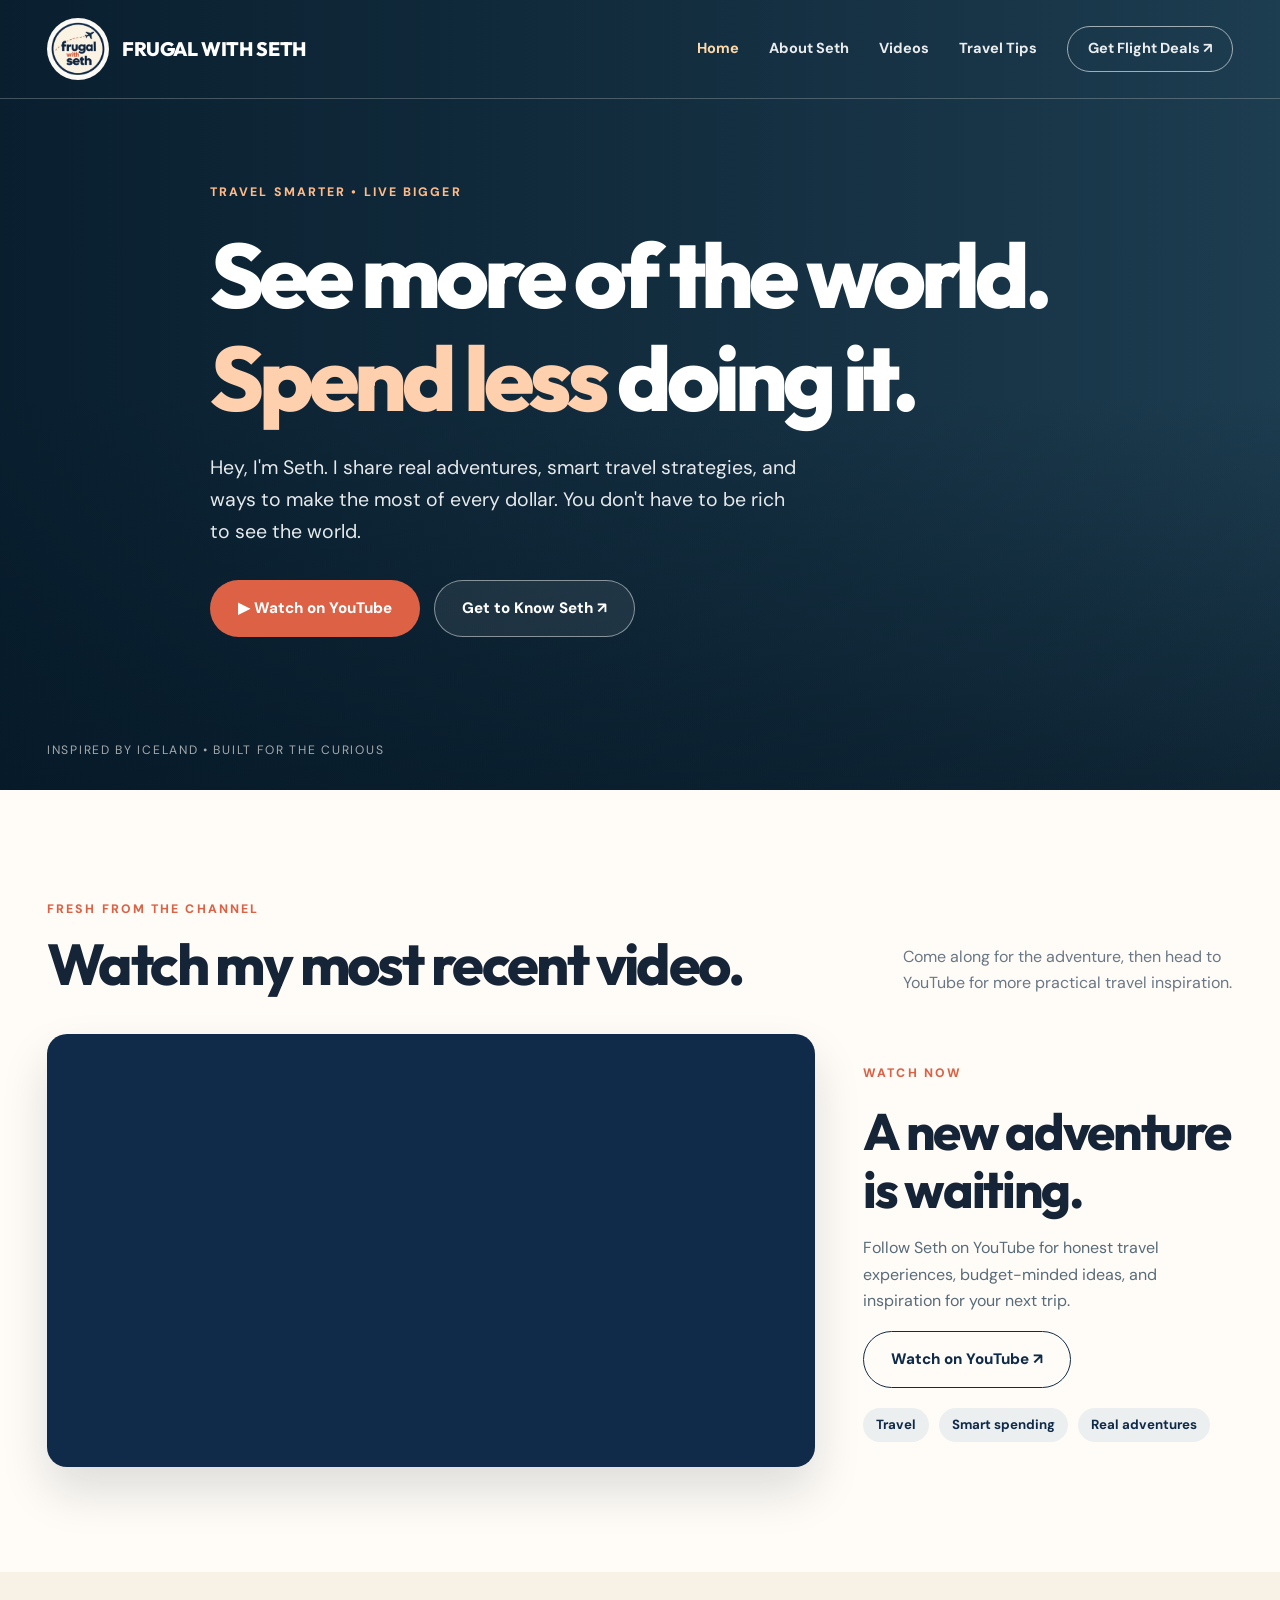
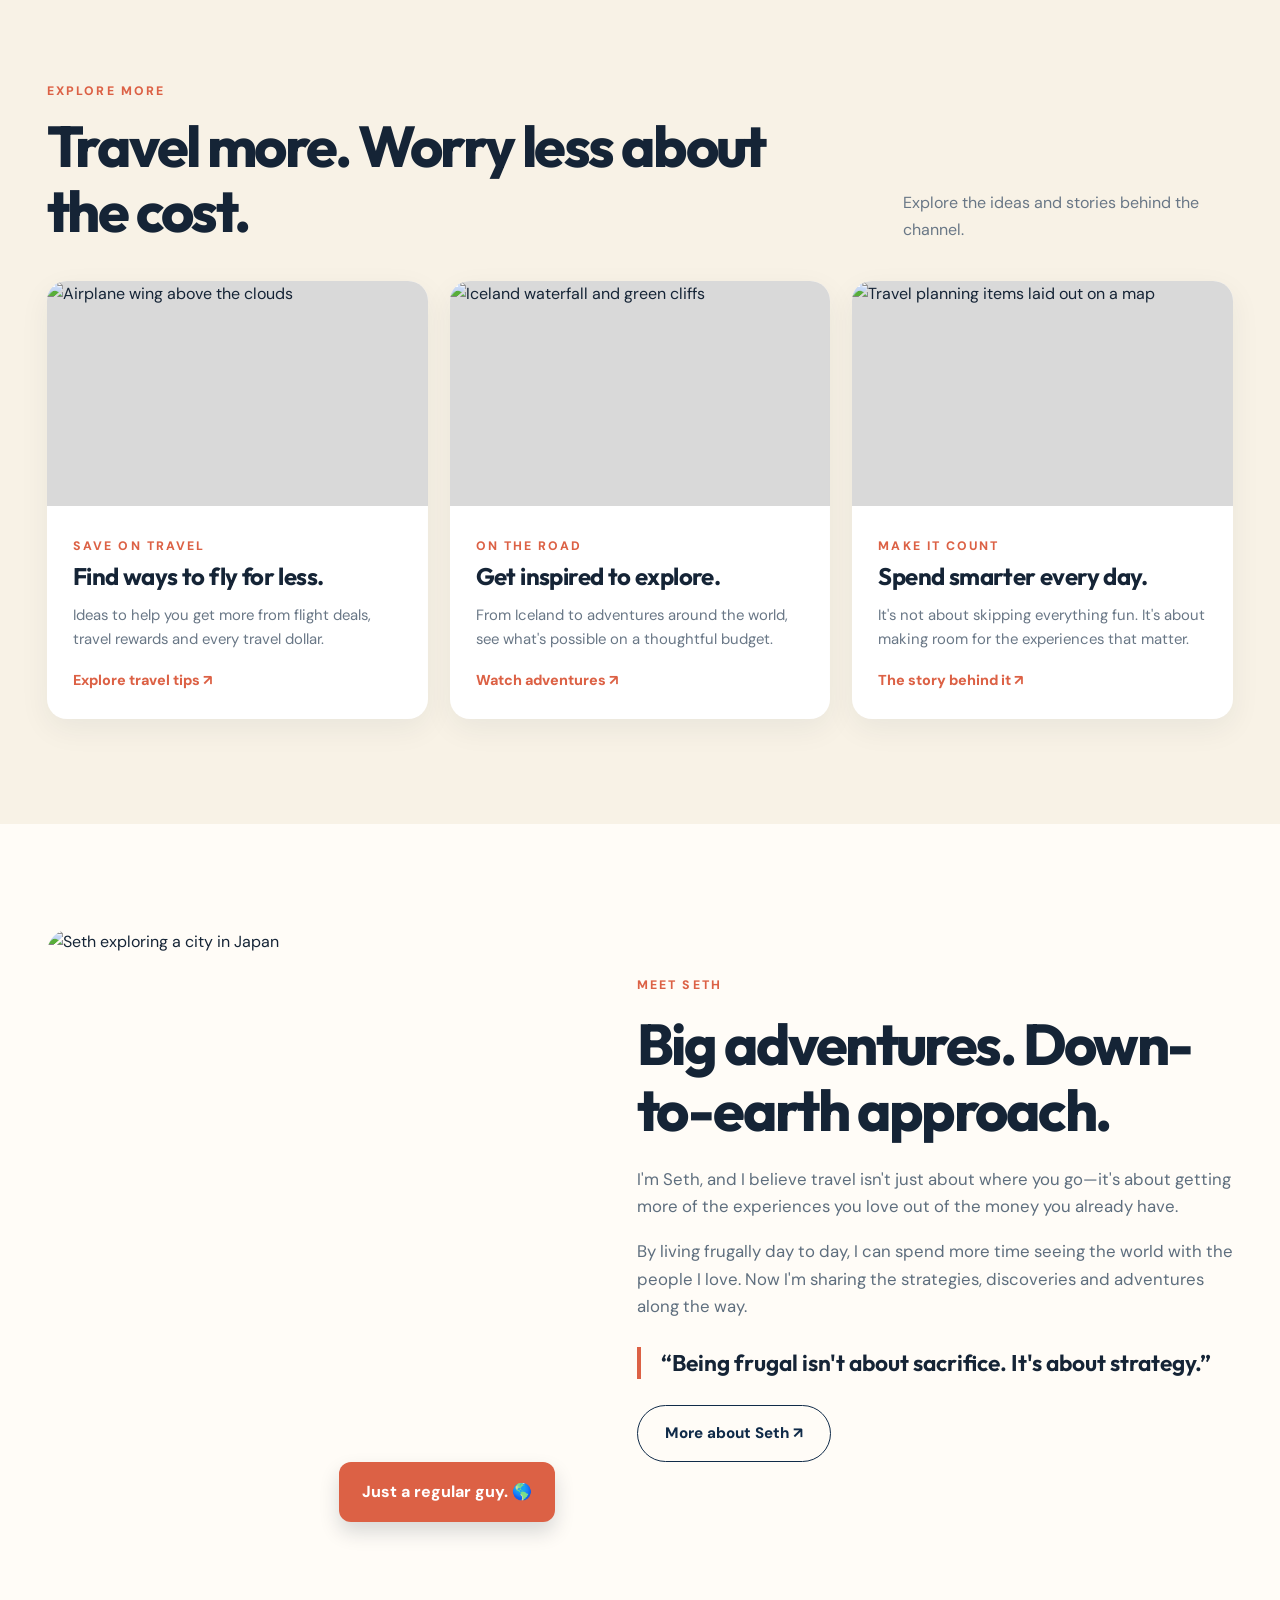
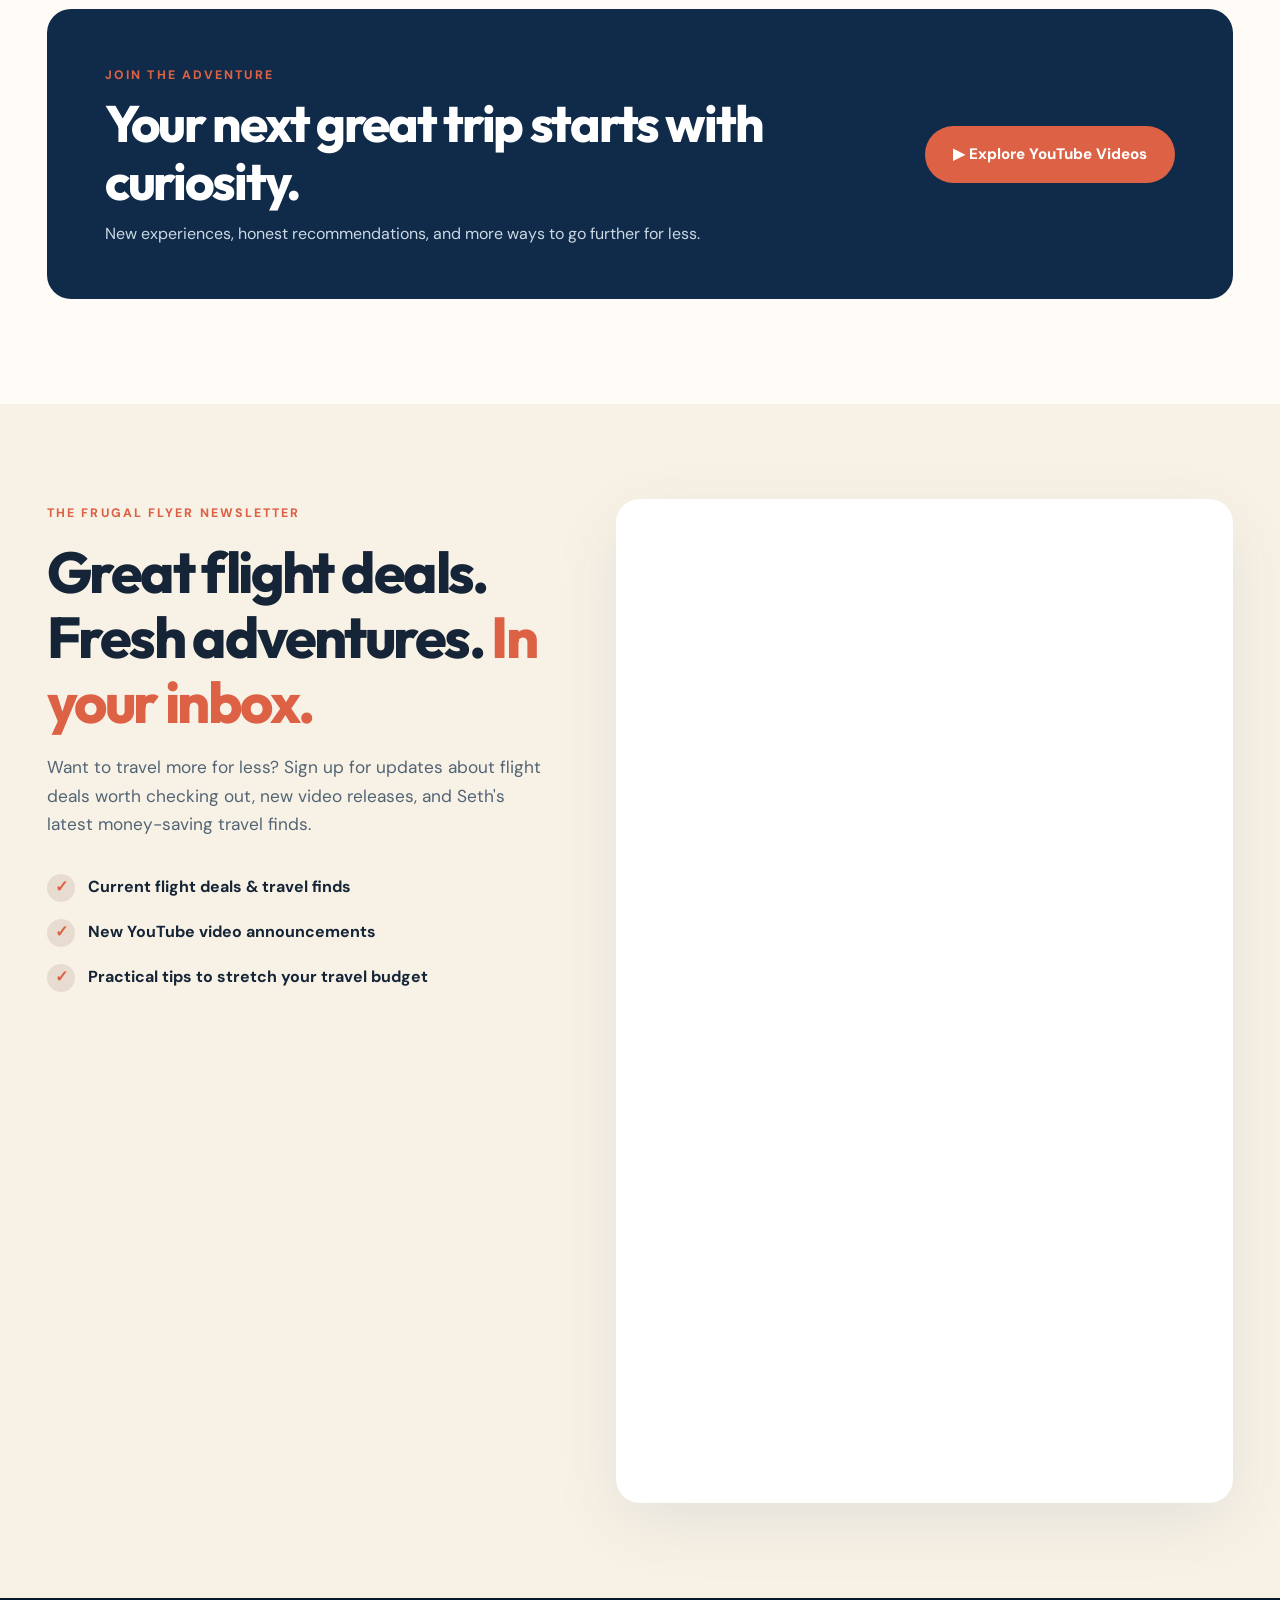
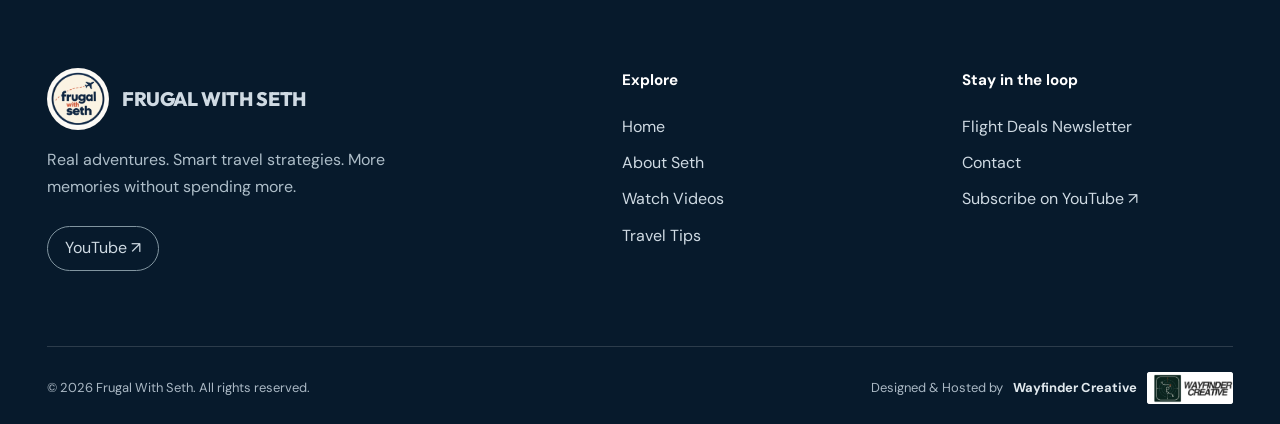
==== index.html @ 91eec097 "Add files via upload" ====
<!doctype html><html lang="en"><head><meta charset="utf-8"><meta name="viewport" content="width=device-width,initial-scale=1"><meta name="theme-color" content="#102b49"><meta name="description" content="Frugal With Seth shares practical travel tips, flight deals, real adventures and ways to see more of the world for less."><meta property="og:title" content="Home | Frugal With Seth"><meta property="og:description" content="Frugal With Seth shares practical travel tips, flight deals, real adventures and ways to see more of the world for less."><meta property="og:type" content="website"><title>Home | Frugal With Seth</title><link rel="icon" href="assets/frugal-with-seth-logo.png"><link rel="stylesheet" href="styles.css"></head><body><header class="header"><div class="container header-inner"><a class="brand" href="index.html" aria-label="Frugal With Seth homepage"><img src="assets/frugal-with-seth-logo.png" alt="Frugal With Seth logo"><span>FRUGAL WITH SETH</span></a><button class="menu-btn" aria-label="Toggle navigation" aria-expanded="false">☰</button><nav class="nav" aria-label="Main navigation"><a class="active" href="index.html">Home</a><a class="" href="about.html">About Seth</a><a class="" href="videos.html">Videos</a><a class="" href="resources.html">Travel Tips</a><a href="index.html#newsletter" class="nav-cta">Get Flight Deals ↗</a></nav></div></header><section class="hero"><div class="container hero-content"><span class="eyebrow">TRAVEL SMARTER • LIVE BIGGER</span><h1>See more of the world. <em>Spend less</em> doing it.</h1><p>Hey, I'm Seth. I share real adventures, smart travel strategies, and ways to make the most of every dollar. You don't have to be rich to see the world.</p><div class="actions"><a class="btn btn-orange" target="_blank" rel="noopener noreferrer" href="https://www.youtube.com/@FrugalWithSeth/videos">▶ Watch on YouTube</a><a class="btn btn-ghost" href="about.html">Get to Know Seth ↗</a></div></div><div class="hero-foot"><div class="container">INSPIRED BY ICELAND • BUILT FOR THE CURIOUS</div></div></section><section class="section" id="latest-video"><div class="container"><div class="section-intro"><div><span class="eyebrow">Fresh from the channel</span><h2>Watch my most recent video.</h2></div><p>Come along for the adventure, then head to YouTube for more practical travel inspiration.</p></div><div class="video-layout"><div class="video-frame"><iframe src="https://www.youtube-nocookie.com/embed/g3fOZIK8Qvo" title="Frugal With Seth featured YouTube video" allow="accelerometer; autoplay; clipboard-write; encrypted-media; gyroscope; picture-in-picture; web-share" referrerpolicy="strict-origin-when-cross-origin" allowfullscreen loading="lazy"></iframe></div><div class="video-info"><span class="eyebrow">Watch now</span><h2>A new adventure is waiting.</h2><p>Follow Seth on YouTube for honest travel experiences, budget-minded ideas, and inspiration for your next trip.</p><a class="btn btn-outline" href="https://www.youtube.com/watch?v=g3fOZIK8Qvo" target="_blank" rel="noopener noreferrer">Watch on YouTube ↗</a><div class="pills"><span class="pill">Travel</span><span class="pill">Smart spending</span><span class="pill">Real adventures</span></div></div></div></div></section><section class="section section-soft"><div class="container"><div class="section-intro"><div><span class="eyebrow">Explore more</span><h2>Travel more. Worry less about the cost.</h2></div><p>Explore the ideas and stories behind the channel.</p></div><div class="card-grid"><article class="feature-card"><img class="card-image" src="https://images.unsplash.com/photo-1436491865332-7a61a109cc05?auto=format&fit=crop&w=900&q=80" alt="Airplane wing above the clouds" loading="lazy"><div class="card-content"><span class="eyebrow">SAVE ON TRAVEL</span><h3>Find ways to fly for less.</h3><p>Ideas to help you get more from flight deals, travel rewards and every travel dollar.</p><a class="card-link" href="resources.html">Explore travel tips ↗</a></div></article><article class="feature-card"><img class="card-image" src="https://images.unsplash.com/photo-1476610182048-b716b8518aae?auto=format&fit=crop&w=900&q=80" alt="Iceland waterfall and green cliffs" loading="lazy"><div class="card-content"><span class="eyebrow">ON THE ROAD</span><h3>Get inspired to explore.</h3><p>From Iceland to adventures around the world, see what's possible on a thoughtful budget.</p><a class="card-link" href="videos.html">Watch adventures ↗</a></div></article><article class="feature-card"><img class="card-image" src="https://images.unsplash.com/photo-1488085061387-422e29b40080?auto=format&fit=crop&w=900&q=80" alt="Travel planning items laid out on a map" loading="lazy"><div class="card-content"><span class="eyebrow">MAKE IT COUNT</span><h3>Spend smarter every day.</h3><p>It's not about skipping everything fun. It's about making room for the experiences that matter.</p><a class="card-link" href="about.html">The story behind it ↗</a></div></article></div></div></section><section class="section"><div class="container about-layout"><div class="about-photo-wrap"><img class="about-photo" src="https://frugalwithseth.com/wp-content/uploads/2025/10/PXL_20250510_092909669-edited-scaled.jpg" alt="Seth exploring a city in Japan" loading="lazy"><div class="photo-tag">Just a regular guy. 🌎</div></div><div class="about-copy"><span class="eyebrow">Meet Seth</span><h2>Big adventures. Down-to-earth approach.</h2><p>I'm Seth, and I believe travel isn't just about where you go—it's about getting more of the experiences you love out of the money you already have.</p><p>By living frugally day to day, I can spend more time seeing the world with the people I love. Now I'm sharing the strategies, discoveries and adventures along the way.</p><div class="quote">“Being frugal isn't about sacrifice. It's about strategy.”</div><a class="btn btn-outline" href="about.html">More about Seth ↗</a></div></div></section><section class="section" style="padding-top:0"><div class="container"><div class="cta-banner"><div><span class="eyebrow">JOIN THE ADVENTURE</span><h2>Your next great trip starts with curiosity.</h2><p>New experiences, honest recommendations, and more ways to go further for less.</p></div><a href="https://www.youtube.com/@FrugalWithSeth/videos" target="_blank" rel="noopener noreferrer" class="btn btn-orange">▶ Explore YouTube Videos</a></div></div></section><section id="newsletter" class="newsletter-section"><div class="container newsletter-layout"><div class="newsletter-copy"><span class="eyebrow">The Frugal Flyer Newsletter</span><h2>Great flight deals. Fresh adventures. <span style="color:var(--orange)">In your inbox.</span></h2><p>Want to travel more for less? Sign up for updates about flight deals worth checking out, new video releases, and Seth's latest money-saving travel finds.</p><div class="newsletter-points"><div><span class="tick">✓</span> Current flight deals &amp; travel finds</div><div><span class="tick">✓</span> New YouTube video announcements</div><div><span class="tick">✓</span> Practical tips to stretch your travel budget</div></div></div><div class="newsletter-form"><iframe src="https://api.leadconnectorhq.com/widget/form/gMBdgS7zAOevqR2bqvjG" id="inline-gMBdgS7zAOevqR2bqvjG" title="Sign up for the Frugal With Seth newsletter" loading="lazy" data-layout="{'id':'INLINE'}" data-trigger-type="alwaysShow" data-trigger-value="" data-activation-type="alwaysActivated" data-activation-value="" data-deactivation-type="neverDeactivate" data-deactivation-value="" data-form-name="Marketing Form - Claim Offer" data-height="926" data-layout-iframe-id="inline-gMBdgS7zAOevqR2bqvjG" data-form-id="gMBdgS7zAOevqR2bqvjG" data-cookie-consent="true" data-cookie-consent-provider="auto"></iframe></div></div></section><script src="https://link.msgsndr.com/js/form_embed.js" defer></script><footer class="footer"><div class="container"><div class="footer-grid"><div><a class="brand" href="index.html"><img src="assets/frugal-with-seth-logo.png" alt="Frugal With Seth logo"><span>FRUGAL WITH SETH</span></a><p>Real adventures. Smart travel strategies. More memories without spending more.</p><div class="socials"><a href="https://www.youtube.com/@FrugalWithSeth/videos" target="_blank" rel="noopener noreferrer">YouTube ↗</a></div></div><div><h4>Explore</h4><a href="index.html">Home</a><a href="about.html">About Seth</a><a href="videos.html">Watch Videos</a><a href="resources.html">Travel Tips</a></div><div><h4>Stay in the loop</h4><a href="index.html#newsletter">Flight Deals Newsletter</a><a href="contact.html">Contact</a><a href="https://www.youtube.com/@FrugalWithSeth/videos" target="_blank" rel="noopener noreferrer">Subscribe on YouTube ↗</a></div></div><div class="footer-bottom"><span>© <span data-year></span> Frugal With Seth. All rights reserved.</span><div class="footer-credit">Designed &amp; Hosted by <a href="https://wayfindercreative.net/" target="_blank" rel="noopener noreferrer">Wayfinder Creative</a> <a href="https://wayfindercreative.net/" target="_blank" rel="noopener noreferrer" aria-label="Wayfinder Creative website"><img src="assets/wayfinder-creative.png" alt="Wayfinder Creative logo"></a></div></div></div></footer><script src="script.js"></script></body></html>
---- styles.css ----
@import url('https://fonts.googleapis.com/css2?family=DM+Sans:wght@400;500;600;700&family=Outfit:wght@400;500;600;700;800&display=swap');
:root{--navy:#102b49;--navy2:#071a2c;--cream:#f8f2e6;--orange:#dc6145;--ink:#152436;--muted:#697786;--white:#fff;--radius:22px}*{box-sizing:border-box}html{scroll-behavior:smooth}body{margin:0;background:#fffcf7;color:var(--ink);font:16px/1.65 'DM Sans',Arial,sans-serif}h1,h2,h3,h4,p{margin-top:0}h1,h2,h3,.brand{font-family:Outfit,sans-serif;line-height:1.13}h1{font-size:clamp(3.2rem,7.1vw,7.4rem);letter-spacing:-.055em;font-weight:800}h2{font-size:clamp(2.3rem,4.5vw,4.5rem);letter-spacing:-.045em;font-weight:750}h3{font-size:1.5rem;letter-spacing:-.025em}a{color:inherit;text-decoration:none}img{max-width:100%;display:block}button{font:inherit;cursor:pointer}.container{max-width:1250px;margin:auto;padding-inline:32px}.eyebrow{text-transform:uppercase;font-size:.77rem;letter-spacing:.17em;font-weight:800;color:var(--orange)}.muted{color:var(--muted)}.header{position:absolute;top:0;left:0;right:0;z-index:10;border-bottom:1px solid rgba(255,255,255,.23)}.header-inner{display:flex;align-items:center;justify-content:space-between;gap:28px;height:98px}.brand{display:flex;align-items:center;gap:13px;color:white;font-weight:800;font-size:1.22rem;letter-spacing:-.02em;white-space:nowrap}.brand img{width:62px;height:62px;object-fit:cover;border-radius:50%;border:2px solid rgba(255,255,255,.6);background:var(--cream)}.nav{display:flex;align-items:center;gap:30px}.nav a{font-weight:700;font-size:.91rem;color:#fff;opacity:.91}.nav a:hover,.nav a.active{opacity:1;color:#ffd8a8}.nav .nav-cta{border:1px solid rgba(255,255,255,.65);border-radius:100px;padding:10px 20px}.menu-btn{display:none;border:1px solid #ffffff90;color:white;background:transparent;border-radius:10px;padding:8px 12px;font-size:1.3rem}.hero{min-height:790px;display:flex;align-items:center;position:relative;color:#fff;background:linear-gradient(90deg,rgba(4,23,38,.83),rgba(4,23,38,.48) 60%,rgba(4,23,38,.2)),linear-gradient(0deg,rgba(3,16,28,.55),transparent 50%),url('https://images.unsplash.com/photo-1476610182048-b716b8518aae?auto=format&fit=crop&w=2200&q=88') center/cover no-repeat #23465a}.hero-content{position:relative;z-index:1;padding-top:120px;padding-bottom:95px}.hero .eyebrow{color:#ffba88}.hero h1{max-width:860px;margin:20px 0 22px}.hero h1 em{font-style:normal;color:#ffd0ae}.hero p{font-size:1.22rem;max-width:590px;color:#e5e9eb}.actions{display:flex;gap:14px;flex-wrap:wrap;margin-top:32px}.btn{display:inline-flex;align-items:center;justify-content:center;gap:12px;border-radius:100px;padding:15px 27px;font-size:.95rem;font-weight:800;transition:.2s ease;border:1px solid transparent}.btn:hover{transform:translateY(-2px)}.btn-orange{background:var(--orange);color:white}.btn-orange:hover{background:#c94c30}.btn-white{background:#fff;color:var(--navy)}.btn-ghost{background:#ffffff13;color:#fff;border-color:#ffffff78}.btn-outline{border-color:var(--navy);color:var(--navy)}.hero-foot{position:absolute;bottom:30px;left:0;right:0;color:#f4f1edaa;font-size:.76rem;letter-spacing:.14em;text-transform:uppercase}.section{padding:105px 0}.section-soft{background:var(--cream)}.section-dark{background:var(--navy2);color:white}.section-intro{display:flex;justify-content:space-between;align-items:end;gap:30px;margin-bottom:38px}.section-intro h2{max-width:750px;margin:10px 0 0}.section-intro p{max-width:330px;color:var(--muted);margin:0}.video-layout{display:grid;grid-template-columns:1.35fr .65fr;gap:48px;align-items:center}.video-frame{aspect-ratio:16/9;border-radius:20px;overflow:hidden;background:var(--navy);box-shadow:0 24px 48px #00182a22}.video-frame iframe{width:100%;height:100%;border:0}.video-info h2{font-size:clamp(2.2rem,4vw,3.9rem);margin:17px 0}.video-info p{color:#586b79}.pills{display:flex;flex-wrap:wrap;gap:10px;margin-top:20px}.pill{padding:6px 13px;border-radius:50px;background:#ebeff0;color:var(--navy);font-size:.83rem;font-weight:700}.card-grid{display:grid;grid-template-columns:repeat(3,1fr);gap:22px}.feature-card{border-radius:20px;overflow:hidden;background:white;box-shadow:0 10px 30px #082b4310;transition:.2s}.feature-card:hover{transform:translateY(-5px)}.card-image{height:225px;width:100%;object-fit:cover;background:#d9d9d9}.card-content{padding:26px}.card-content h3{margin:5px 0 12px}.card-content p{color:var(--muted);font-size:.93rem}.card-link{display:inline-flex;align-items:center;gap:8px;color:var(--orange);font-weight:800;font-size:.9rem}.about-layout{display:grid;grid-template-columns:.9fr 1.1fr;gap:8vw;align-items:center}.about-photo-wrap{position:relative}.about-photo{width:100%;height:575px;object-fit:cover;object-position:center 30%;border-radius:24px}.photo-tag{position:absolute;bottom:-18px;right:-20px;background:var(--orange);color:white;padding:17px 23px;border-radius:12px;font-weight:800;box-shadow:0 10px 20px #071a2c28}.about-copy h2{margin:14px 0 24px}.about-copy p{color:#5e6e7e;font-size:1.05rem}.quote{font-family:Outfit,sans-serif;font-size:1.42rem;font-weight:650;line-height:1.4;border-left:4px solid var(--orange);padding-left:20px;margin:26px 0}.cta-banner{display:grid;grid-template-columns:1fr auto;gap:30px;align-items:center;background:var(--navy);color:white;border-radius:24px;padding:52px 58px}.cta-banner h2{font-size:clamp(2rem,4vw,3.6rem);margin:8px 0 10px}.cta-banner p{color:#cbd8e4;margin:0}.newsletter-section{background:var(--cream);padding:95px 0}.newsletter-layout{display:grid;grid-template-columns:.9fr 1.1fr;gap:65px;align-items:start}.newsletter-copy{position:sticky;top:35px}.newsletter-copy h2{margin:13px 0 19px}.newsletter-copy p{font-size:1.08rem;color:#526474}.newsletter-points{margin-top:35px;display:grid;gap:17px}.newsletter-points div{display:flex;gap:13px;align-items:center;font-weight:700}.tick{display:grid;place-items:center;min-width:28px;height:28px;background:#e8dcd0;color:var(--orange);border-radius:50%}.newsletter-form{background:white;border-radius:24px;padding:22px;box-shadow:0 20px 70px #102b4914}.newsletter-form iframe{display:block;width:100%;height:960px;border:0;border-radius:4px}.footer{background:#071a2c;color:#d7e2e8;padding:70px 0 20px}.footer-grid{display:grid;grid-template-columns:1.4fr .75fr .75fr;gap:70px;padding-bottom:65px}.footer h4{font-size:.95rem;color:#fff;margin-bottom:20px}.footer a{display:block;margin:10px 0;color:#cfdae3}.footer a:hover{color:#ffa88e}.footer .brand{display:flex;margin:0 0 17px}.footer p{max-width:370px;color:#aebec9}.footer-bottom{border-top:1px solid #ffffff26;padding-top:25px;display:flex;justify-content:space-between;align-items:center;gap:20px;font-size:.81rem;color:#aab8c4}.footer-credit{display:flex;align-items:center;gap:10px}.footer-credit img{height:32px;width:auto;border-radius:3px;background:white;max-width:105px;object-fit:contain}.footer-credit a{color:#e1e9ee;font-weight:700;margin:0}.subhero{background:linear-gradient(115deg,#081f35,#143f59);color:white;padding:195px 0 95px}.subhero h1{font-size:clamp(3.3rem,7vw,6rem);max-width:820px;margin:15px 0}.subhero p{max-width:670px;font-size:1.15rem;color:#c7d8e1}.small-content{max-width:800px;margin:auto}.small-content h2{font-size:2.2rem}.small-content p{font-size:1.07rem;color:#576b7b}.resource-list{display:grid;grid-template-columns:repeat(2,1fr);gap:22px}.resource{background:white;border:1px solid #e5e4df;border-radius:18px;padding:34px}.resource h3{margin-bottom:8px}.resource p{color:var(--muted)}.contact-box{text-align:center;background:var(--cream);border-radius:24px;padding:70px 30px}.contact-box p{max-width:600px;margin:0 auto 30px;color:var(--muted)}.media-thumb{position:relative;overflow:hidden;display:block;border-radius:20px}.media-thumb img{width:100%;aspect-ratio:16/9;object-fit:cover}.play{position:absolute;top:50%;left:50%;transform:translate(-50%,-50%);background:var(--orange);color:white;border-radius:50%;width:76px;height:76px;display:grid;place-items:center;font-size:26px;padding-left:4px}.video-landing{max-width:900px;margin:auto}.video-landing h2{margin-top:20px}.divider{height:1px;background:#e5e8e8;margin:50px 0}.socials{display:flex;gap:12px;flex-wrap:wrap}.socials a{border-radius:50px;border:1px solid #8195a0;padding:8px 17px}.socials a:hover{background:#ffffff18}.nav-open{display:flex!important}@media(max-width:1000px){.nav{gap:16px}.section{padding:80px 0}.video-layout,.newsletter-layout{grid-template-columns:1fr;gap:36px}.newsletter-copy{position:static}.about-layout{gap:40px}.card-image{height:175px}}@media(max-width:700px){.container{padding-inline:22px}.header-inner{height:80px}.brand{font-size:1rem}.brand img{width:47px;height:47px}.menu-btn{display:block}.nav{display:none;position:absolute;top:80px;left:0;right:0;background:#081f35;flex-direction:column;align-items:stretch;padding:18px 25px 28px;gap:4px;box-shadow:0 17px 25px #0004}.nav a{padding:11px 5px}.nav .nav-cta{align-self:start;padding:9px 16px;margin-top:8px}.hero{min-height:750px;background-position:60% center}.hero-content{padding-top:130px;padding-bottom:80px}.hero h1{font-size:clamp(3rem,13vw,5rem)}.hero p{font-size:1.05rem}.hero-foot{font-size:.62rem}.section{padding:65px 0}.section-intro{display:block}.section-intro p{margin-top:15px}.card-grid,.about-layout,.resource-list,.footer-grid{grid-template-columns:1fr}.about-photo{height:440px}.photo-tag{right:8px}.cta-banner{display:block;padding:33px 25px}.cta-banner .btn{margin-top:26px}.newsletter-section{padding:70px 0}.newsletter-form{padding:8px}.newsletter-form iframe{height:1000px}.footer-grid{gap:26px}.footer-bottom{flex-direction:column;align-items:start}.subhero{padding:145px 0 68px}.footer{padding-top:55px}.video-info h2{font-size:2.5rem}}
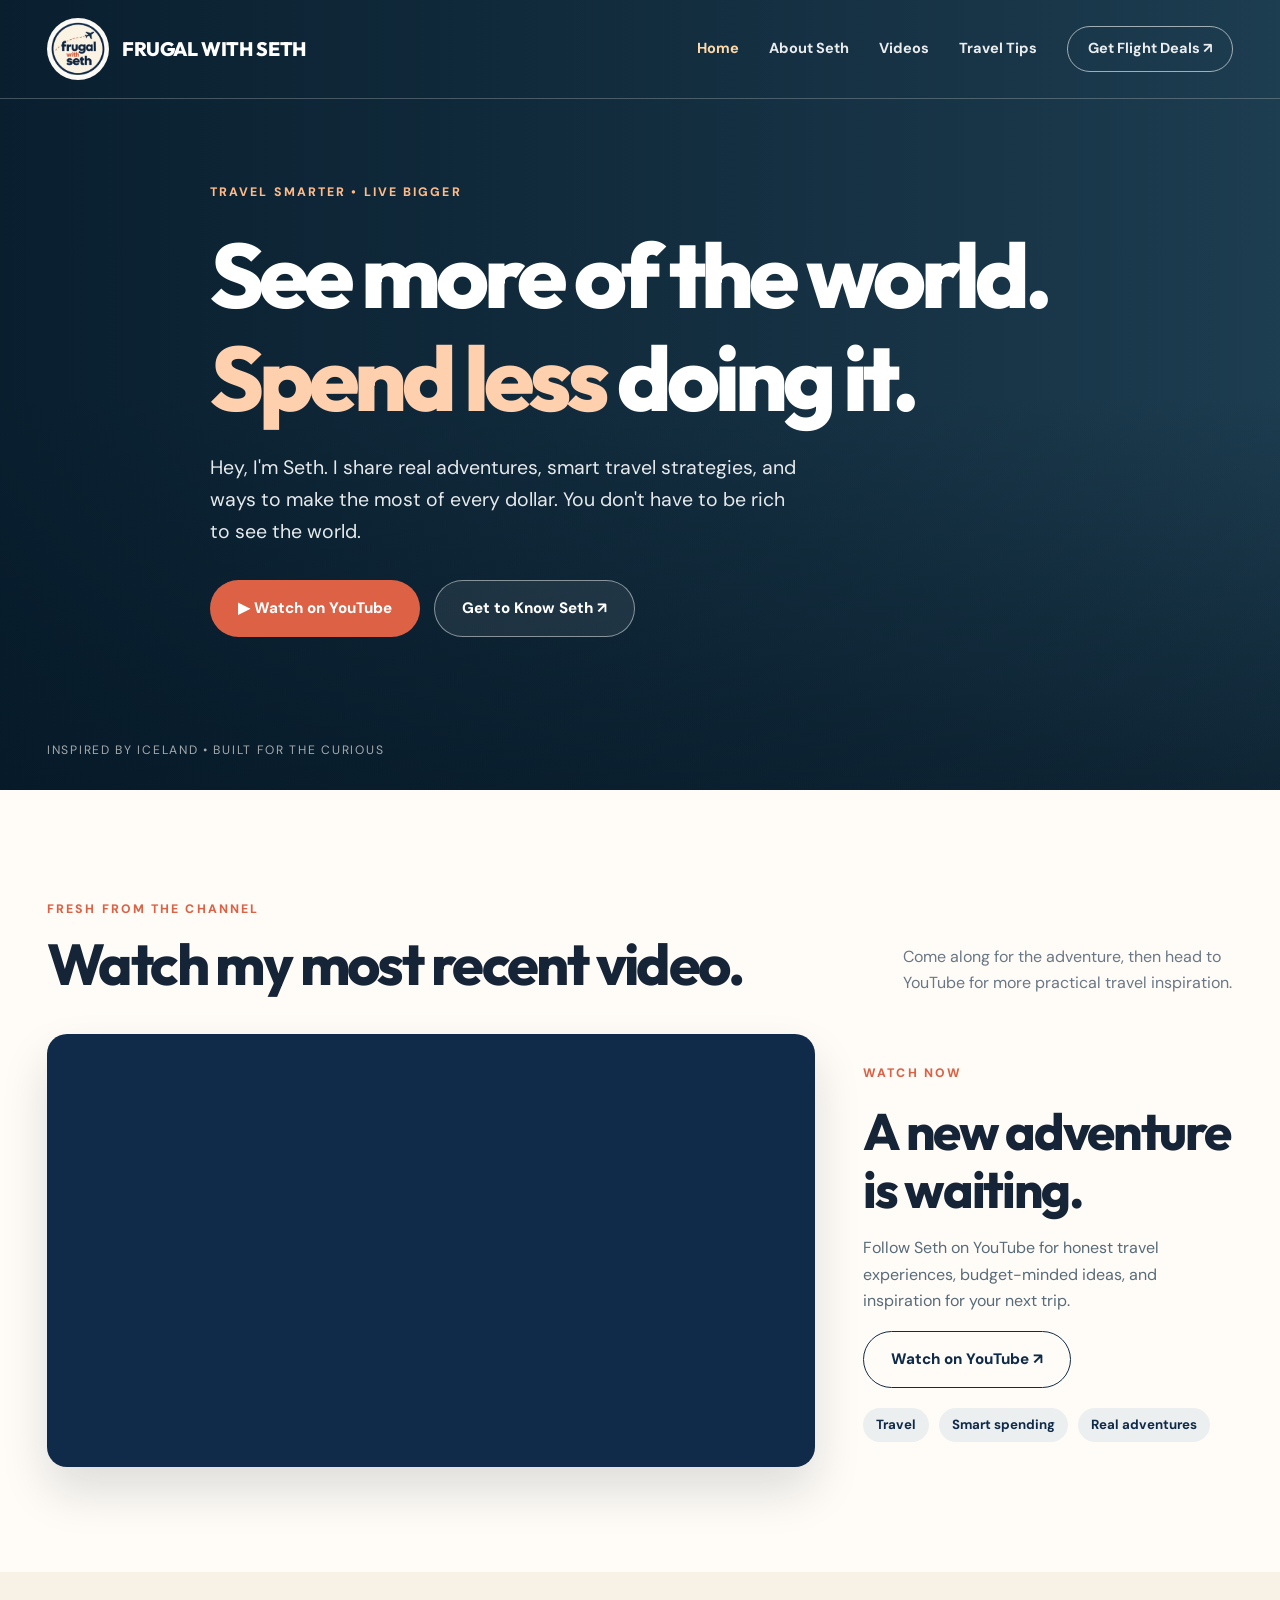
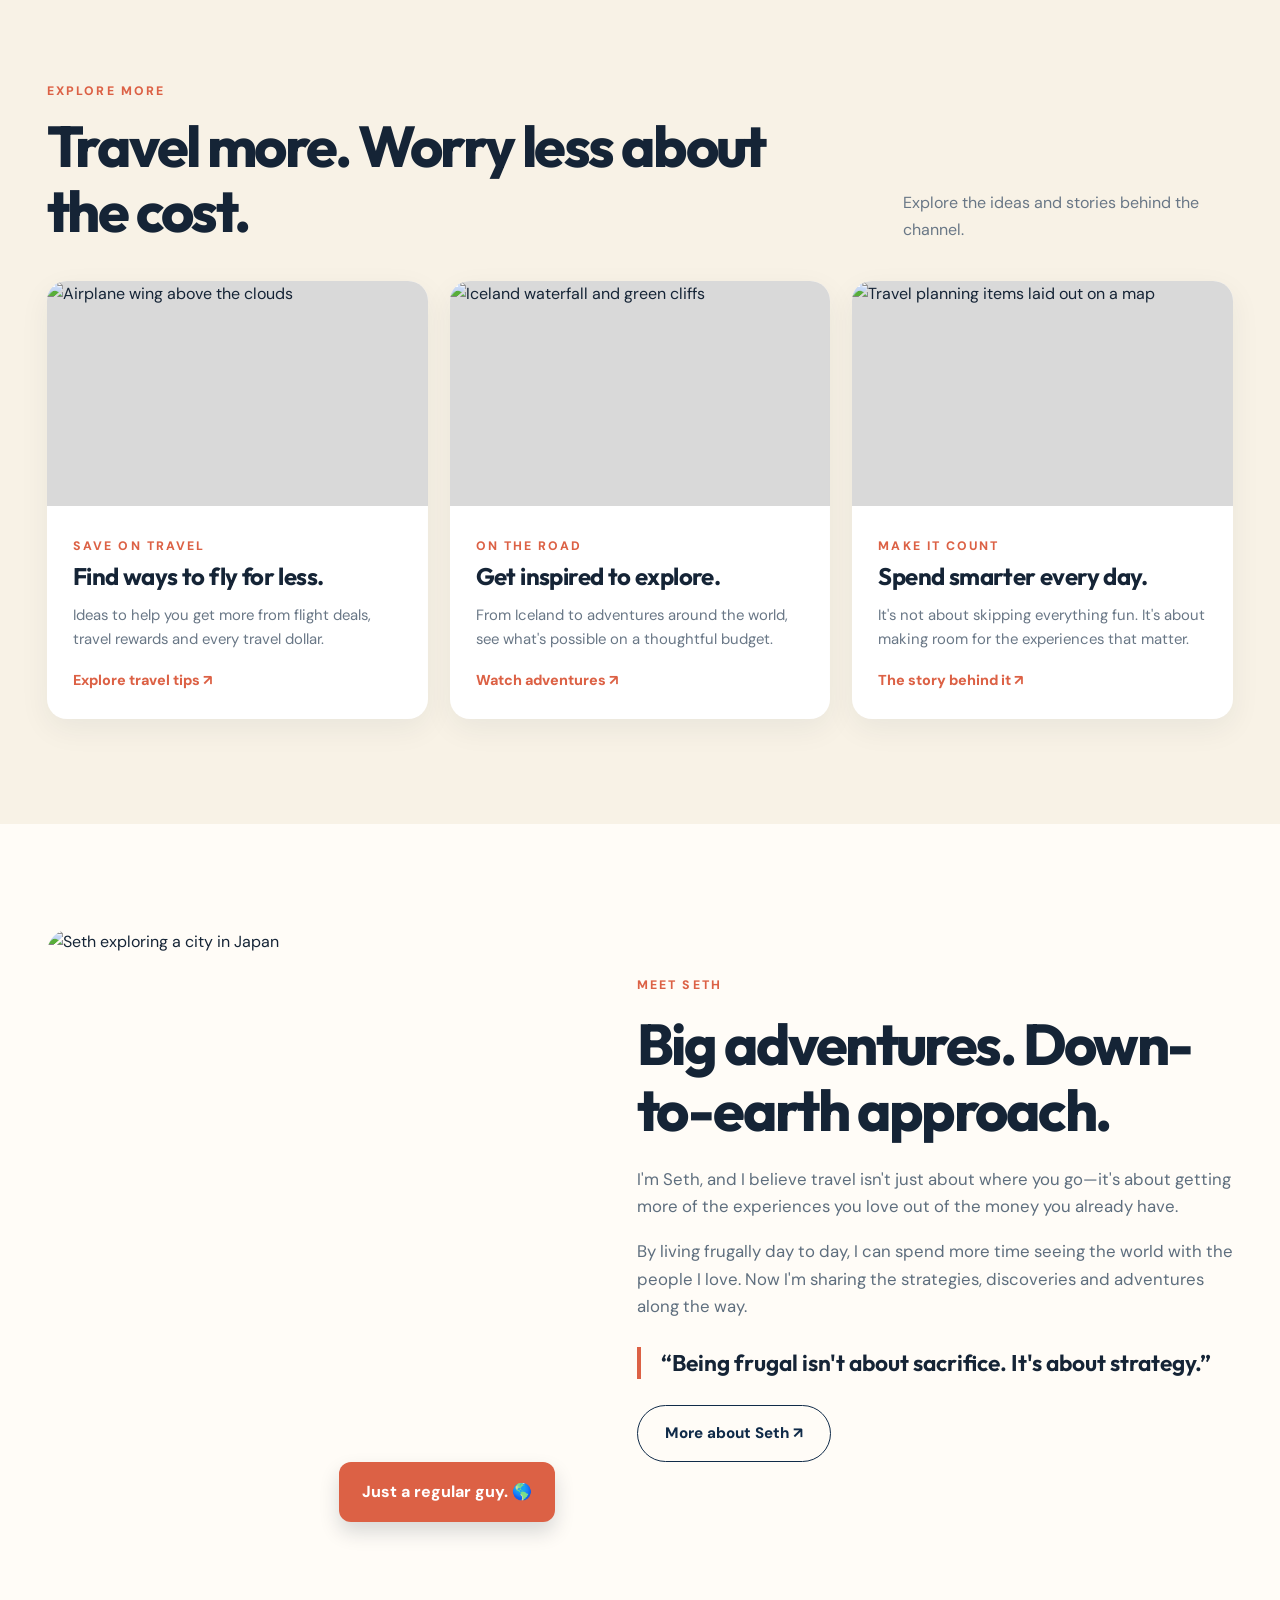
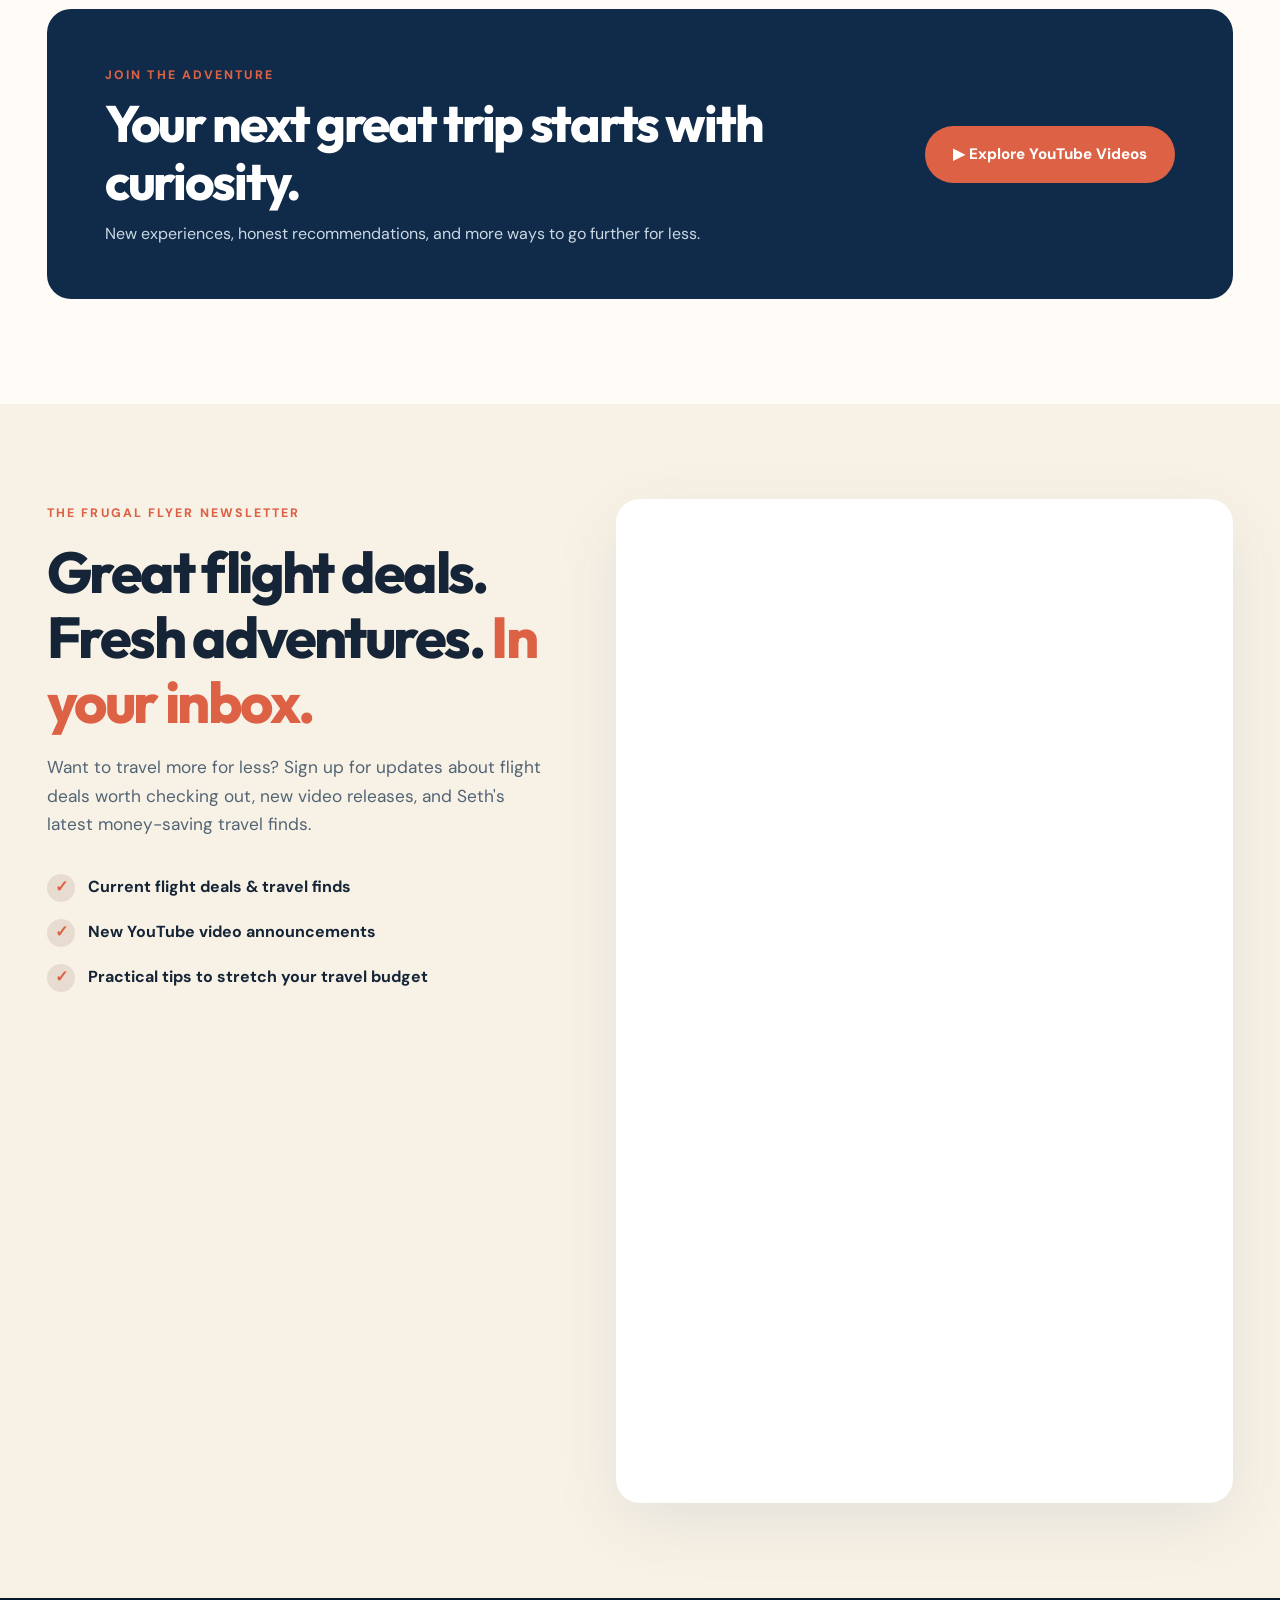
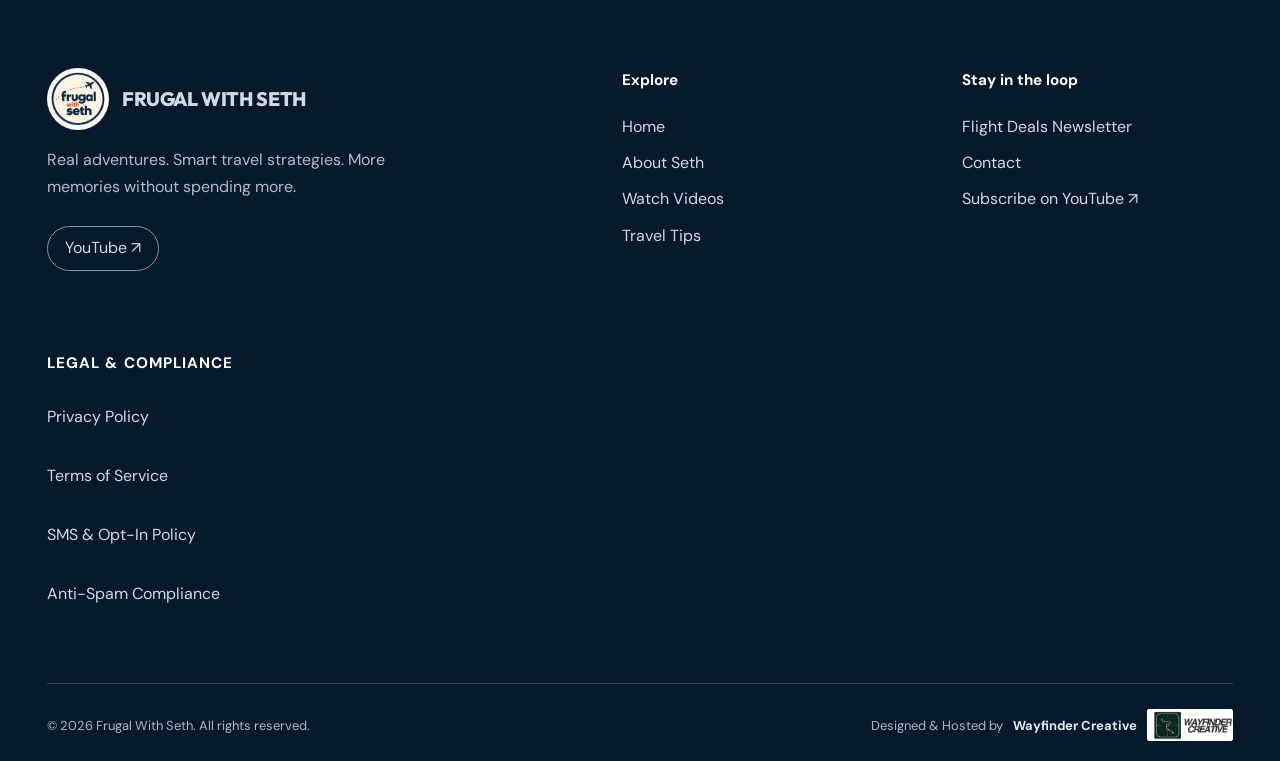
==== commit acf526bc: "Add files via upload" ====
--- a/index.html
+++ b/index.html
@@ -1 +1 @@
-<!doctype html><html lang="en"><head><meta charset="utf-8"><meta name="viewport" content="width=device-width,initial-scale=1"><meta name="theme-color" content="#102b49"><meta name="description" content="Frugal With Seth shares practical travel tips, flight deals, real adventures and ways to see more of the world for less."><meta property="og:title" content="Home | Frugal With Seth"><meta property="og:description" content="Frugal With Seth shares practical travel tips, flight deals, real adventures and ways to see more of the world for less."><meta property="og:type" content="website"><title>Home | Frugal With Seth</title><link rel="icon" href="assets/frugal-with-seth-logo.png"><link rel="stylesheet" href="styles.css"></head><body><header class="header"><div class="container header-inner"><a class="brand" href="index.html" aria-label="Frugal With Seth homepage"><img src="assets/frugal-with-seth-logo.png" alt="Frugal With Seth logo"><span>FRUGAL WITH SETH</span></a><button class="menu-btn" aria-label="Toggle navigation" aria-expanded="false">☰</button><nav class="nav" aria-label="Main navigation"><a class="active" href="index.html">Home</a><a class="" href="about.html">About Seth</a><a class="" href="videos.html">Videos</a><a class="" href="resources.html">Travel Tips</a><a href="index.html#newsletter" class="nav-cta">Get Flight Deals ↗</a></nav></div></header><section class="hero"><div class="container hero-content"><span class="eyebrow">TRAVEL SMARTER • LIVE BIGGER</span><h1>See more of the world. <em>Spend less</em> doing it.</h1><p>Hey, I'm Seth. I share real adventures, smart travel strategies, and ways to make the most of every dollar. You don't have to be rich to see the world.</p><div class="actions"><a class="btn btn-orange" target="_blank" rel="noopener noreferrer" href="https://www.youtube.com/@FrugalWithSeth/videos">▶ Watch on YouTube</a><a class="btn btn-ghost" href="about.html">Get to Know Seth ↗</a></div></div><div class="hero-foot"><div class="container">INSPIRED BY ICELAND • BUILT FOR THE CURIOUS</div></div></section><section class="section" id="latest-video"><div class="container"><div class="section-intro"><div><span class="eyebrow">Fresh from the channel</span><h2>Watch my most recent video.</h2></div><p>Come along for the adventure, then head to YouTube for more practical travel inspiration.</p></div><div class="video-layout"><div class="video-frame"><iframe src="https://www.youtube-nocookie.com/embed/g3fOZIK8Qvo" title="Frugal With Seth featured YouTube video" allow="accelerometer; autoplay; clipboard-write; encrypted-media; gyroscope; picture-in-picture; web-share" referrerpolicy="strict-origin-when-cross-origin" allowfullscreen loading="lazy"></iframe></div><div class="video-info"><span class="eyebrow">Watch now</span><h2>A new adventure is waiting.</h2><p>Follow Seth on YouTube for honest travel experiences, budget-minded ideas, and inspiration for your next trip.</p><a class="btn btn-outline" href="https://www.youtube.com/watch?v=g3fOZIK8Qvo" target="_blank" rel="noopener noreferrer">Watch on YouTube ↗</a><div class="pills"><span class="pill">Travel</span><span class="pill">Smart spending</span><span class="pill">Real adventures</span></div></div></div></div></section><section class="section section-soft"><div class="container"><div class="section-intro"><div><span class="eyebrow">Explore more</span><h2>Travel more. Worry less about the cost.</h2></div><p>Explore the ideas and stories behind the channel.</p></div><div class="card-grid"><article class="feature-card"><img class="card-image" src="https://images.unsplash.com/photo-1436491865332-7a61a109cc05?auto=format&fit=crop&w=900&q=80" alt="Airplane wing above the clouds" loading="lazy"><div class="card-content"><span class="eyebrow">SAVE ON TRAVEL</span><h3>Find ways to fly for less.</h3><p>Ideas to help you get more from flight deals, travel rewards and every travel dollar.</p><a class="card-link" href="resources.html">Explore travel tips ↗</a></div></article><article class="feature-card"><img class="card-image" src="https://images.unsplash.com/photo-1476610182048-b716b8518aae?auto=format&fit=crop&w=900&q=80" alt="Iceland waterfall and green cliffs" loading="lazy"><div class="card-content"><span class="eyebrow">ON THE ROAD</span><h3>Get inspired to explore.</h3><p>From Iceland to adventures around the world, see what's possible on a thoughtful budget.</p><a class="card-link" href="videos.html">Watch adventures ↗</a></div></article><article class="feature-card"><img class="card-image" src="https://images.unsplash.com/photo-1488085061387-422e29b40080?auto=format&fit=crop&w=900&q=80" alt="Travel planning items laid out on a map" loading="lazy"><div class="card-content"><span class="eyebrow">MAKE IT COUNT</span><h3>Spend smarter every day.</h3><p>It's not about skipping everything fun. It's about making room for the experiences that matter.</p><a class="card-link" href="about.html">The story behind it ↗</a></div></article></div></div></section><section class="section"><div class="container about-layout"><div class="about-photo-wrap"><img class="about-photo" src="https://frugalwithseth.com/wp-content/uploads/2025/10/PXL_20250510_092909669-edited-scaled.jpg" alt="Seth exploring a city in Japan" loading="lazy"><div class="photo-tag">Just a regular guy. 🌎</div></div><div class="about-copy"><span class="eyebrow">Meet Seth</span><h2>Big adventures. Down-to-earth approach.</h2><p>I'm Seth, and I believe travel isn't just about where you go—it's about getting more of the experiences you love out of the money you already have.</p><p>By living frugally day to day, I can spend more time seeing the world with the people I love. Now I'm sharing the strategies, discoveries and adventures along the way.</p><div class="quote">“Being frugal isn't about sacrifice. It's about strategy.”</div><a class="btn btn-outline" href="about.html">More about Seth ↗</a></div></div></section><section class="section" style="padding-top:0"><div class="container"><div class="cta-banner"><div><span class="eyebrow">JOIN THE ADVENTURE</span><h2>Your next great trip starts with curiosity.</h2><p>New experiences, honest recommendations, and more ways to go further for less.</p></div><a href="https://www.youtube.com/@FrugalWithSeth/videos" target="_blank" rel="noopener noreferrer" class="btn btn-orange">▶ Explore YouTube Videos</a></div></div></section><section id="newsletter" class="newsletter-section"><div class="container newsletter-layout"><div class="newsletter-copy"><span class="eyebrow">The Frugal Flyer Newsletter</span><h2>Great flight deals. Fresh adventures. <span style="color:var(--orange)">In your inbox.</span></h2><p>Want to travel more for less? Sign up for updates about flight deals worth checking out, new video releases, and Seth's latest money-saving travel finds.</p><div class="newsletter-points"><div><span class="tick">✓</span> Current flight deals &amp; travel finds</div><div><span class="tick">✓</span> New YouTube video announcements</div><div><span class="tick">✓</span> Practical tips to stretch your travel budget</div></div></div><div class="newsletter-form"><iframe src="https://api.leadconnectorhq.com/widget/form/gMBdgS7zAOevqR2bqvjG" id="inline-gMBdgS7zAOevqR2bqvjG" title="Sign up for the Frugal With Seth newsletter" loading="lazy" data-layout="{'id':'INLINE'}" data-trigger-type="alwaysShow" data-trigger-value="" data-activation-type="alwaysActivated" data-activation-value="" data-deactivation-type="neverDeactivate" data-deactivation-value="" data-form-name="Marketing Form - Claim Offer" data-height="926" data-layout-iframe-id="inline-gMBdgS7zAOevqR2bqvjG" data-form-id="gMBdgS7zAOevqR2bqvjG" data-cookie-consent="true" data-cookie-consent-provider="auto"></iframe></div></div></section><script src="https://link.msgsndr.com/js/form_embed.js" defer></script><footer class="footer"><div class="container"><div class="footer-grid"><div><a class="brand" href="index.html"><img src="assets/frugal-with-seth-logo.png" alt="Frugal With Seth logo"><span>FRUGAL WITH SETH</span></a><p>Real adventures. Smart travel strategies. More memories without spending more.</p><div class="socials"><a href="https://www.youtube.com/@FrugalWithSeth/videos" target="_blank" rel="noopener noreferrer">YouTube ↗</a></div></div><div><h4>Explore</h4><a href="index.html">Home</a><a href="about.html">About Seth</a><a href="videos.html">Watch Videos</a><a href="resources.html">Travel Tips</a></div><div><h4>Stay in the loop</h4><a href="index.html#newsletter">Flight Deals Newsletter</a><a href="contact.html">Contact</a><a href="https://www.youtube.com/@FrugalWithSeth/videos" target="_blank" rel="noopener noreferrer">Subscribe on YouTube ↗</a></div></div><div class="footer-bottom"><span>© <span data-year></span> Frugal With Seth. All rights reserved.</span><div class="footer-credit">Designed &amp; Hosted by <a href="https://wayfindercreative.net/" target="_blank" rel="noopener noreferrer">Wayfinder Creative</a> <a href="https://wayfindercreative.net/" target="_blank" rel="noopener noreferrer" aria-label="Wayfinder Creative website"><img src="assets/wayfinder-creative.png" alt="Wayfinder Creative logo"></a></div></div></div></footer><script src="script.js"></script></body></html>+<!doctype html><html lang="en"><head><meta charset="utf-8"><meta name="viewport" content="width=device-width,initial-scale=1"><meta name="theme-color" content="#102b49"><meta name="description" content="Frugal With Seth shares practical travel tips, flight deals, real adventures and ways to see more of the world for less."><meta property="og:title" content="Home | Frugal With Seth"><meta property="og:description" content="Frugal With Seth shares practical travel tips, flight deals, real adventures and ways to see more of the world for less."><meta property="og:type" content="website"><title>Home | Frugal With Seth</title><link rel="icon" href="assets/frugal-with-seth-logo.png"><link rel="stylesheet" href="styles.css"></head><body><header class="header"><div class="container header-inner"><a class="brand" href="index.html" aria-label="Frugal With Seth homepage"><img src="assets/frugal-with-seth-logo.png" alt="Frugal With Seth logo"><span>FRUGAL WITH SETH</span></a><button class="menu-btn" aria-label="Toggle navigation" aria-expanded="false">☰</button><nav class="nav" aria-label="Main navigation"><a class="active" href="index.html">Home</a><a class="" href="about.html">About Seth</a><a class="" href="videos.html">Videos</a><a class="" href="resources.html">Travel Tips</a><a href="index.html#newsletter" class="nav-cta">Get Flight Deals ↗</a></nav></div></header><section class="hero"><div class="container hero-content"><span class="eyebrow">TRAVEL SMARTER • LIVE BIGGER</span><h1>See more of the world. <em>Spend less</em> doing it.</h1><p>Hey, I'm Seth. I share real adventures, smart travel strategies, and ways to make the most of every dollar. You don't have to be rich to see the world.</p><div class="actions"><a class="btn btn-orange" target="_blank" rel="noopener noreferrer" href="https://www.youtube.com/@FrugalWithSeth/videos">▶ Watch on YouTube</a><a class="btn btn-ghost" href="about.html">Get to Know Seth ↗</a></div></div><div class="hero-foot"><div class="container">INSPIRED BY ICELAND • BUILT FOR THE CURIOUS</div></div></section><section class="section" id="latest-video"><div class="container"><div class="section-intro"><div><span class="eyebrow">Fresh from the channel</span><h2>Watch my most recent video.</h2></div><p>Come along for the adventure, then head to YouTube for more practical travel inspiration.</p></div><div class="video-layout"><div class="video-frame"><iframe src="https://www.youtube-nocookie.com/embed/g3fOZIK8Qvo" title="Frugal With Seth featured YouTube video" allow="accelerometer; autoplay; clipboard-write; encrypted-media; gyroscope; picture-in-picture; web-share" referrerpolicy="strict-origin-when-cross-origin" allowfullscreen loading="lazy"></iframe></div><div class="video-info"><span class="eyebrow">Watch now</span><h2>A new adventure is waiting.</h2><p>Follow Seth on YouTube for honest travel experiences, budget-minded ideas, and inspiration for your next trip.</p><a class="btn btn-outline" href="https://www.youtube.com/watch?v=g3fOZIK8Qvo" target="_blank" rel="noopener noreferrer">Watch on YouTube ↗</a><div class="pills"><span class="pill">Travel</span><span class="pill">Smart spending</span><span class="pill">Real adventures</span></div></div></div></div></section><section class="section section-soft"><div class="container"><div class="section-intro"><div><span class="eyebrow">Explore more</span><h2>Travel more. Worry less about the cost.</h2></div><p>Explore the ideas and stories behind the channel.</p></div><div class="card-grid"><article class="feature-card"><img class="card-image" src="https://images.unsplash.com/photo-1436491865332-7a61a109cc05?auto=format&fit=crop&w=900&q=80" alt="Airplane wing above the clouds" loading="lazy"><div class="card-content"><span class="eyebrow">SAVE ON TRAVEL</span><h3>Find ways to fly for less.</h3><p>Ideas to help you get more from flight deals, travel rewards and every travel dollar.</p><a class="card-link" href="resources.html">Explore travel tips ↗</a></div></article><article class="feature-card"><img class="card-image" src="https://images.unsplash.com/photo-1476610182048-b716b8518aae?auto=format&fit=crop&w=900&q=80" alt="Iceland waterfall and green cliffs" loading="lazy"><div class="card-content"><span class="eyebrow">ON THE ROAD</span><h3>Get inspired to explore.</h3><p>From Iceland to adventures around the world, see what's possible on a thoughtful budget.</p><a class="card-link" href="videos.html">Watch adventures ↗</a></div></article><article class="feature-card"><img class="card-image" src="https://images.unsplash.com/photo-1488085061387-422e29b40080?auto=format&fit=crop&w=900&q=80" alt="Travel planning items laid out on a map" loading="lazy"><div class="card-content"><span class="eyebrow">MAKE IT COUNT</span><h3>Spend smarter every day.</h3><p>It's not about skipping everything fun. It's about making room for the experiences that matter.</p><a class="card-link" href="about.html">The story behind it ↗</a></div></article></div></div></section><section class="section"><div class="container about-layout"><div class="about-photo-wrap"><img class="about-photo" src="https://frugalwithseth.com/wp-content/uploads/2025/10/PXL_20250510_092909669-edited-scaled.jpg" alt="Seth exploring a city in Japan" loading="lazy"><div class="photo-tag">Just a regular guy. 🌎</div></div><div class="about-copy"><span class="eyebrow">Meet Seth</span><h2>Big adventures. Down-to-earth approach.</h2><p>I'm Seth, and I believe travel isn't just about where you go—it's about getting more of the experiences you love out of the money you already have.</p><p>By living frugally day to day, I can spend more time seeing the world with the people I love. Now I'm sharing the strategies, discoveries and adventures along the way.</p><div class="quote">“Being frugal isn't about sacrifice. It's about strategy.”</div><a class="btn btn-outline" href="about.html">More about Seth ↗</a></div></div></section><section class="section" style="padding-top:0"><div class="container"><div class="cta-banner"><div><span class="eyebrow">JOIN THE ADVENTURE</span><h2>Your next great trip starts with curiosity.</h2><p>New experiences, honest recommendations, and more ways to go further for less.</p></div><a href="https://www.youtube.com/@FrugalWithSeth/videos" target="_blank" rel="noopener noreferrer" class="btn btn-orange">▶ Explore YouTube Videos</a></div></div></section><section id="newsletter" class="newsletter-section"><div class="container newsletter-layout"><div class="newsletter-copy"><span class="eyebrow">The Frugal Flyer Newsletter</span><h2>Great flight deals. Fresh adventures. <span style="color:var(--orange)">In your inbox.</span></h2><p>Want to travel more for less? Sign up for updates about flight deals worth checking out, new video releases, and Seth's latest money-saving travel finds.</p><div class="newsletter-points"><div><span class="tick">✓</span> Current flight deals &amp; travel finds</div><div><span class="tick">✓</span> New YouTube video announcements</div><div><span class="tick">✓</span> Practical tips to stretch your travel budget</div></div></div><div class="newsletter-form"><iframe src="https://api.leadconnectorhq.com/widget/form/gMBdgS7zAOevqR2bqvjG" id="inline-gMBdgS7zAOevqR2bqvjG" title="Sign up for the Frugal With Seth newsletter" loading="eager" style="width:100%;height:960px;min-height:926px;border:none;border-radius:4px" data-layout="{'id':'INLINE'}" data-trigger-type="alwaysShow" data-trigger-value="" data-activation-type="alwaysActivated" data-activation-value="" data-deactivation-type="neverDeactivate" data-deactivation-value="" data-form-name="Marketing Form - Claim Offer" data-height="926" data-layout-iframe-id="inline-gMBdgS7zAOevqR2bqvjG" data-form-id="gMBdgS7zAOevqR2bqvjG" data-cookie-consent="true" data-cookie-consent-provider="auto"></iframe></div></div></section><script src="https://link.msgsndr.com/js/form_embed.js"></script><footer class="footer"><div class="container"><div class="footer-grid"><div><a class="brand" href="index.html"><img src="assets/frugal-with-seth-logo.png" alt="Frugal With Seth logo"><span>FRUGAL WITH SETH</span></a><p>Real adventures. Smart travel strategies. More memories without spending more.</p><div class="socials"><a href="https://www.youtube.com/@FrugalWithSeth/videos" target="_blank" rel="noopener noreferrer">YouTube ↗</a></div></div><div><h4>Explore</h4><a href="index.html">Home</a><a href="about.html">About Seth</a><a href="videos.html">Watch Videos</a><a href="resources.html">Travel Tips</a></div><div><h4>Stay in the loop</h4><a href="index.html#newsletter">Flight Deals Newsletter</a><a href="contact.html">Contact</a><a href="https://www.youtube.com/@FrugalWithSeth/videos" target="_blank" rel="noopener noreferrer">Subscribe on YouTube ↗</a></div><div class="legal-footer"><h4>LEGAL &amp; COMPLIANCE</h4><a href="/privacy-policy">Privacy Policy</a><a href="/terms-of-service">Terms of Service</a><a href="/sms-opt-in-policy">SMS &amp; Opt-In Policy</a><a href="/anti-spam-policy">Anti-Spam Compliance</a></div></div><div class="footer-bottom"><span>© <span data-year></span> Frugal With Seth. All rights reserved.</span><div class="footer-credit">Designed &amp; Hosted by <a href="https://wayfindercreative.net/" target="_blank" rel="noopener noreferrer">Wayfinder Creative</a> <a href="https://wayfindercreative.net/" target="_blank" rel="noopener noreferrer" aria-label="Wayfinder Creative website"><img src="assets/wayfinder-creative.png" alt="Wayfinder Creative logo"></a></div></div></div></footer><script src="script.js"></script></body></html>
--- a/styles.css
+++ b/styles.css
@@ -1,2 +1,5 @@
 @import url('https://fonts.googleapis.com/css2?family=DM+Sans:wght@400;500;600;700&family=Outfit:wght@400;500;600;700;800&display=swap');
 :root{--navy:#102b49;--navy2:#071a2c;--cream:#f8f2e6;--orange:#dc6145;--ink:#152436;--muted:#697786;--white:#fff;--radius:22px}*{box-sizing:border-box}html{scroll-behavior:smooth}body{margin:0;background:#fffcf7;color:var(--ink);font:16px/1.65 'DM Sans',Arial,sans-serif}h1,h2,h3,h4,p{margin-top:0}h1,h2,h3,.brand{font-family:Outfit,sans-serif;line-height:1.13}h1{font-size:clamp(3.2rem,7.1vw,7.4rem);letter-spacing:-.055em;font-weight:800}h2{font-size:clamp(2.3rem,4.5vw,4.5rem);letter-spacing:-.045em;font-weight:750}h3{font-size:1.5rem;letter-spacing:-.025em}a{color:inherit;text-decoration:none}img{max-width:100%;display:block}button{font:inherit;cursor:pointer}.container{max-width:1250px;margin:auto;padding-inline:32px}.eyebrow{text-transform:uppercase;font-size:.77rem;letter-spacing:.17em;font-weight:800;color:var(--orange)}.muted{color:var(--muted)}.header{position:absolute;top:0;left:0;right:0;z-index:10;border-bottom:1px solid rgba(255,255,255,.23)}.header-inner{display:flex;align-items:center;justify-content:space-between;gap:28px;height:98px}.brand{display:flex;align-items:center;gap:13px;color:white;font-weight:800;font-size:1.22rem;letter-spacing:-.02em;white-space:nowrap}.brand img{width:62px;height:62px;object-fit:cover;border-radius:50%;border:2px solid rgba(255,255,255,.6);background:var(--cream)}.nav{display:flex;align-items:center;gap:30px}.nav a{font-weight:700;font-size:.91rem;color:#fff;opacity:.91}.nav a:hover,.nav a.active{opacity:1;color:#ffd8a8}.nav .nav-cta{border:1px solid rgba(255,255,255,.65);border-radius:100px;padding:10px 20px}.menu-btn{display:none;border:1px solid #ffffff90;color:white;background:transparent;border-radius:10px;padding:8px 12px;font-size:1.3rem}.hero{min-height:790px;display:flex;align-items:center;position:relative;color:#fff;background:linear-gradient(90deg,rgba(4,23,38,.83),rgba(4,23,38,.48) 60%,rgba(4,23,38,.2)),linear-gradient(0deg,rgba(3,16,28,.55),transparent 50%),url('https://images.unsplash.com/photo-1476610182048-b716b8518aae?auto=format&fit=crop&w=2200&q=88') center/cover no-repeat #23465a}.hero-content{position:relative;z-index:1;padding-top:120px;padding-bottom:95px}.hero .eyebrow{color:#ffba88}.hero h1{max-width:860px;margin:20px 0 22px}.hero h1 em{font-style:normal;color:#ffd0ae}.hero p{font-size:1.22rem;max-width:590px;color:#e5e9eb}.actions{display:flex;gap:14px;flex-wrap:wrap;margin-top:32px}.btn{display:inline-flex;align-items:center;justify-content:center;gap:12px;border-radius:100px;padding:15px 27px;font-size:.95rem;font-weight:800;transition:.2s ease;border:1px solid transparent}.btn:hover{transform:translateY(-2px)}.btn-orange{background:var(--orange);color:white}.btn-orange:hover{background:#c94c30}.btn-white{background:#fff;color:var(--navy)}.btn-ghost{background:#ffffff13;color:#fff;border-color:#ffffff78}.btn-outline{border-color:var(--navy);color:var(--navy)}.hero-foot{position:absolute;bottom:30px;left:0;right:0;color:#f4f1edaa;font-size:.76rem;letter-spacing:.14em;text-transform:uppercase}.section{padding:105px 0}.section-soft{background:var(--cream)}.section-dark{background:var(--navy2);color:white}.section-intro{display:flex;justify-content:space-between;align-items:end;gap:30px;margin-bottom:38px}.section-intro h2{max-width:750px;margin:10px 0 0}.section-intro p{max-width:330px;color:var(--muted);margin:0}.video-layout{display:grid;grid-template-columns:1.35fr .65fr;gap:48px;align-items:center}.video-frame{aspect-ratio:16/9;border-radius:20px;overflow:hidden;background:var(--navy);box-shadow:0 24px 48px #00182a22}.video-frame iframe{width:100%;height:100%;border:0}.video-info h2{font-size:clamp(2.2rem,4vw,3.9rem);margin:17px 0}.video-info p{color:#586b79}.pills{display:flex;flex-wrap:wrap;gap:10px;margin-top:20px}.pill{padding:6px 13px;border-radius:50px;background:#ebeff0;color:var(--navy);font-size:.83rem;font-weight:700}.card-grid{display:grid;grid-template-columns:repeat(3,1fr);gap:22px}.feature-card{border-radius:20px;overflow:hidden;background:white;box-shadow:0 10px 30px #082b4310;transition:.2s}.feature-card:hover{transform:translateY(-5px)}.card-image{height:225px;width:100%;object-fit:cover;background:#d9d9d9}.card-content{padding:26px}.card-content h3{margin:5px 0 12px}.card-content p{color:var(--muted);font-size:.93rem}.card-link{display:inline-flex;align-items:center;gap:8px;color:var(--orange);font-weight:800;font-size:.9rem}.about-layout{display:grid;grid-template-columns:.9fr 1.1fr;gap:8vw;align-items:center}.about-photo-wrap{position:relative}.about-photo{width:100%;height:575px;object-fit:cover;object-position:center 30%;border-radius:24px}.photo-tag{position:absolute;bottom:-18px;right:-20px;background:var(--orange);color:white;padding:17px 23px;border-radius:12px;font-weight:800;box-shadow:0 10px 20px #071a2c28}.about-copy h2{margin:14px 0 24px}.about-copy p{color:#5e6e7e;font-size:1.05rem}.quote{font-family:Outfit,sans-serif;font-size:1.42rem;font-weight:650;line-height:1.4;border-left:4px solid var(--orange);padding-left:20px;margin:26px 0}.cta-banner{display:grid;grid-template-columns:1fr auto;gap:30px;align-items:center;background:var(--navy);color:white;border-radius:24px;padding:52px 58px}.cta-banner h2{font-size:clamp(2rem,4vw,3.6rem);margin:8px 0 10px}.cta-banner p{color:#cbd8e4;margin:0}.newsletter-section{background:var(--cream);padding:95px 0}.newsletter-layout{display:grid;grid-template-columns:.9fr 1.1fr;gap:65px;align-items:start}.newsletter-copy{position:sticky;top:35px}.newsletter-copy h2{margin:13px 0 19px}.newsletter-copy p{font-size:1.08rem;color:#526474}.newsletter-points{margin-top:35px;display:grid;gap:17px}.newsletter-points div{display:flex;gap:13px;align-items:center;font-weight:700}.tick{display:grid;place-items:center;min-width:28px;height:28px;background:#e8dcd0;color:var(--orange);border-radius:50%}.newsletter-form{background:white;border-radius:24px;padding:22px;box-shadow:0 20px 70px #102b4914}.newsletter-form iframe{display:block;width:100%;height:960px;border:0;border-radius:4px}.footer{background:#071a2c;color:#d7e2e8;padding:70px 0 20px}.footer-grid{display:grid;grid-template-columns:1.4fr .75fr .75fr;gap:70px;padding-bottom:65px}.footer h4{font-size:.95rem;color:#fff;margin-bottom:20px}.footer a{display:block;margin:10px 0;color:#cfdae3}.footer a:hover{color:#ffa88e}.footer .brand{display:flex;margin:0 0 17px}.footer p{max-width:370px;color:#aebec9}.footer-bottom{border-top:1px solid #ffffff26;padding-top:25px;display:flex;justify-content:space-between;align-items:center;gap:20px;font-size:.81rem;color:#aab8c4}.footer-credit{display:flex;align-items:center;gap:10px}.footer-credit img{height:32px;width:auto;border-radius:3px;background:white;max-width:105px;object-fit:contain}.footer-credit a{color:#e1e9ee;font-weight:700;margin:0}.subhero{background:linear-gradient(115deg,#081f35,#143f59);color:white;padding:195px 0 95px}.subhero h1{font-size:clamp(3.3rem,7vw,6rem);max-width:820px;margin:15px 0}.subhero p{max-width:670px;font-size:1.15rem;color:#c7d8e1}.small-content{max-width:800px;margin:auto}.small-content h2{font-size:2.2rem}.small-content p{font-size:1.07rem;color:#576b7b}.resource-list{display:grid;grid-template-columns:repeat(2,1fr);gap:22px}.resource{background:white;border:1px solid #e5e4df;border-radius:18px;padding:34px}.resource h3{margin-bottom:8px}.resource p{color:var(--muted)}.contact-box{text-align:center;background:var(--cream);border-radius:24px;padding:70px 30px}.contact-box p{max-width:600px;margin:0 auto 30px;color:var(--muted)}.media-thumb{position:relative;overflow:hidden;display:block;border-radius:20px}.media-thumb img{width:100%;aspect-ratio:16/9;object-fit:cover}.play{position:absolute;top:50%;left:50%;transform:translate(-50%,-50%);background:var(--orange);color:white;border-radius:50%;width:76px;height:76px;display:grid;place-items:center;font-size:26px;padding-left:4px}.video-landing{max-width:900px;margin:auto}.video-landing h2{margin-top:20px}.divider{height:1px;background:#e5e8e8;margin:50px 0}.socials{display:flex;gap:12px;flex-wrap:wrap}.socials a{border-radius:50px;border:1px solid #8195a0;padding:8px 17px}.socials a:hover{background:#ffffff18}.nav-open{display:flex!important}@media(max-width:1000px){.nav{gap:16px}.section{padding:80px 0}.video-layout,.newsletter-layout{grid-template-columns:1fr;gap:36px}.newsletter-copy{position:static}.about-layout{gap:40px}.card-image{height:175px}}@media(max-width:700px){.container{padding-inline:22px}.header-inner{height:80px}.brand{font-size:1rem}.brand img{width:47px;height:47px}.menu-btn{display:block}.nav{display:none;position:absolute;top:80px;left:0;right:0;background:#081f35;flex-direction:column;align-items:stretch;padding:18px 25px 28px;gap:4px;box-shadow:0 17px 25px #0004}.nav a{padding:11px 5px}.nav .nav-cta{align-self:start;padding:9px 16px;margin-top:8px}.hero{min-height:750px;background-position:60% center}.hero-content{padding-top:130px;padding-bottom:80px}.hero h1{font-size:clamp(3rem,13vw,5rem)}.hero p{font-size:1.05rem}.hero-foot{font-size:.62rem}.section{padding:65px 0}.section-intro{display:block}.section-intro p{margin-top:15px}.card-grid,.about-layout,.resource-list,.footer-grid{grid-template-columns:1fr}.about-photo{height:440px}.photo-tag{right:8px}.cta-banner{display:block;padding:33px 25px}.cta-banner .btn{margin-top:26px}.newsletter-section{padding:70px 0}.newsletter-form{padding:8px}.newsletter-form iframe{height:1000px}.footer-grid{gap:26px}.footer-bottom{flex-direction:column;align-items:start}.subhero{padding:145px 0 68px}.footer{padding-top:55px}.video-info h2{font-size:2.5rem}}
+
+/* Legal & compliance pages and shared footer */
+.legal-footer{display:flex;flex-direction:column;gap:10px}.legal-footer h4{margin:0 0 6px;text-transform:uppercase;letter-spacing:.07em}.legal-footer a{display:block;width:fit-content;line-height:1.45;padding:3px 0}.legal-footer a:hover,.legal-footer a:focus-visible{text-decoration:underline;text-underline-offset:3px}.legal-footer a:focus-visible{outline:2px solid #e7a05a;outline-offset:4px}.legal-main{padding:85px 0 100px;background:#f7f0df;color:#102b49;min-height:55vh}.legal-main .container{max-width:900px}.legal-back{display:inline-block;margin-bottom:28px;color:#102b49;text-decoration:underline;text-underline-offset:4px}.legal-intro h1{font-size:clamp(2.5rem,5vw,4.2rem);line-height:1.12;margin:12px 0}.legal-intro .eyebrow{color:#b14d37;font-weight:700;letter-spacing:.12em}.legal-date{color:#526373}.legal-content{margin-top:36px}.policy-section{padding:21px 0;border-top:1px solid rgba(16,43,73,.17)}.policy-section h2{font-size:clamp(1.2rem,2.5vw,1.65rem);margin:0 0 12px}.policy-section p{line-height:1.75;margin:0;max-width:75ch}.policy-section a{color:#a74432;text-decoration:underline;text-underline-offset:3px}@media(max-width:640px){.legal-main{padding:48px 0 70px}.legal-content{margin-top:24px}}
